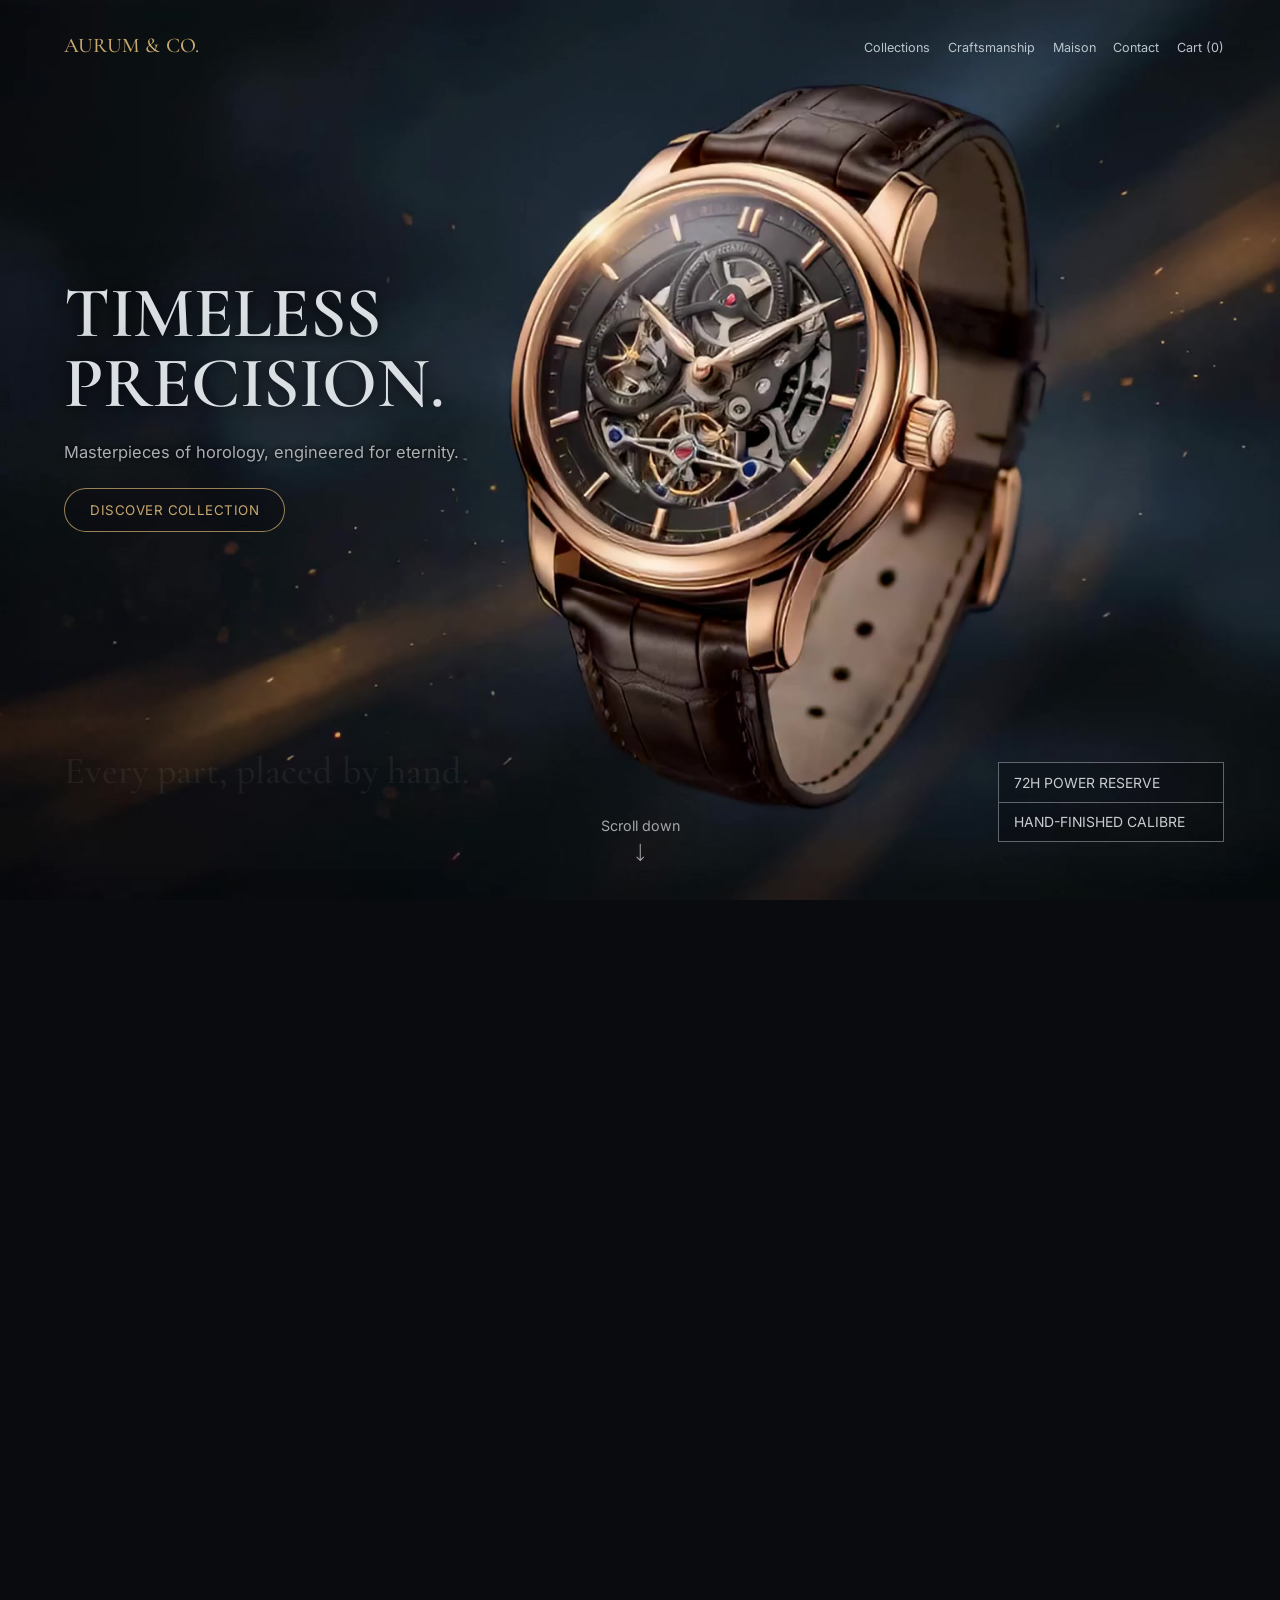
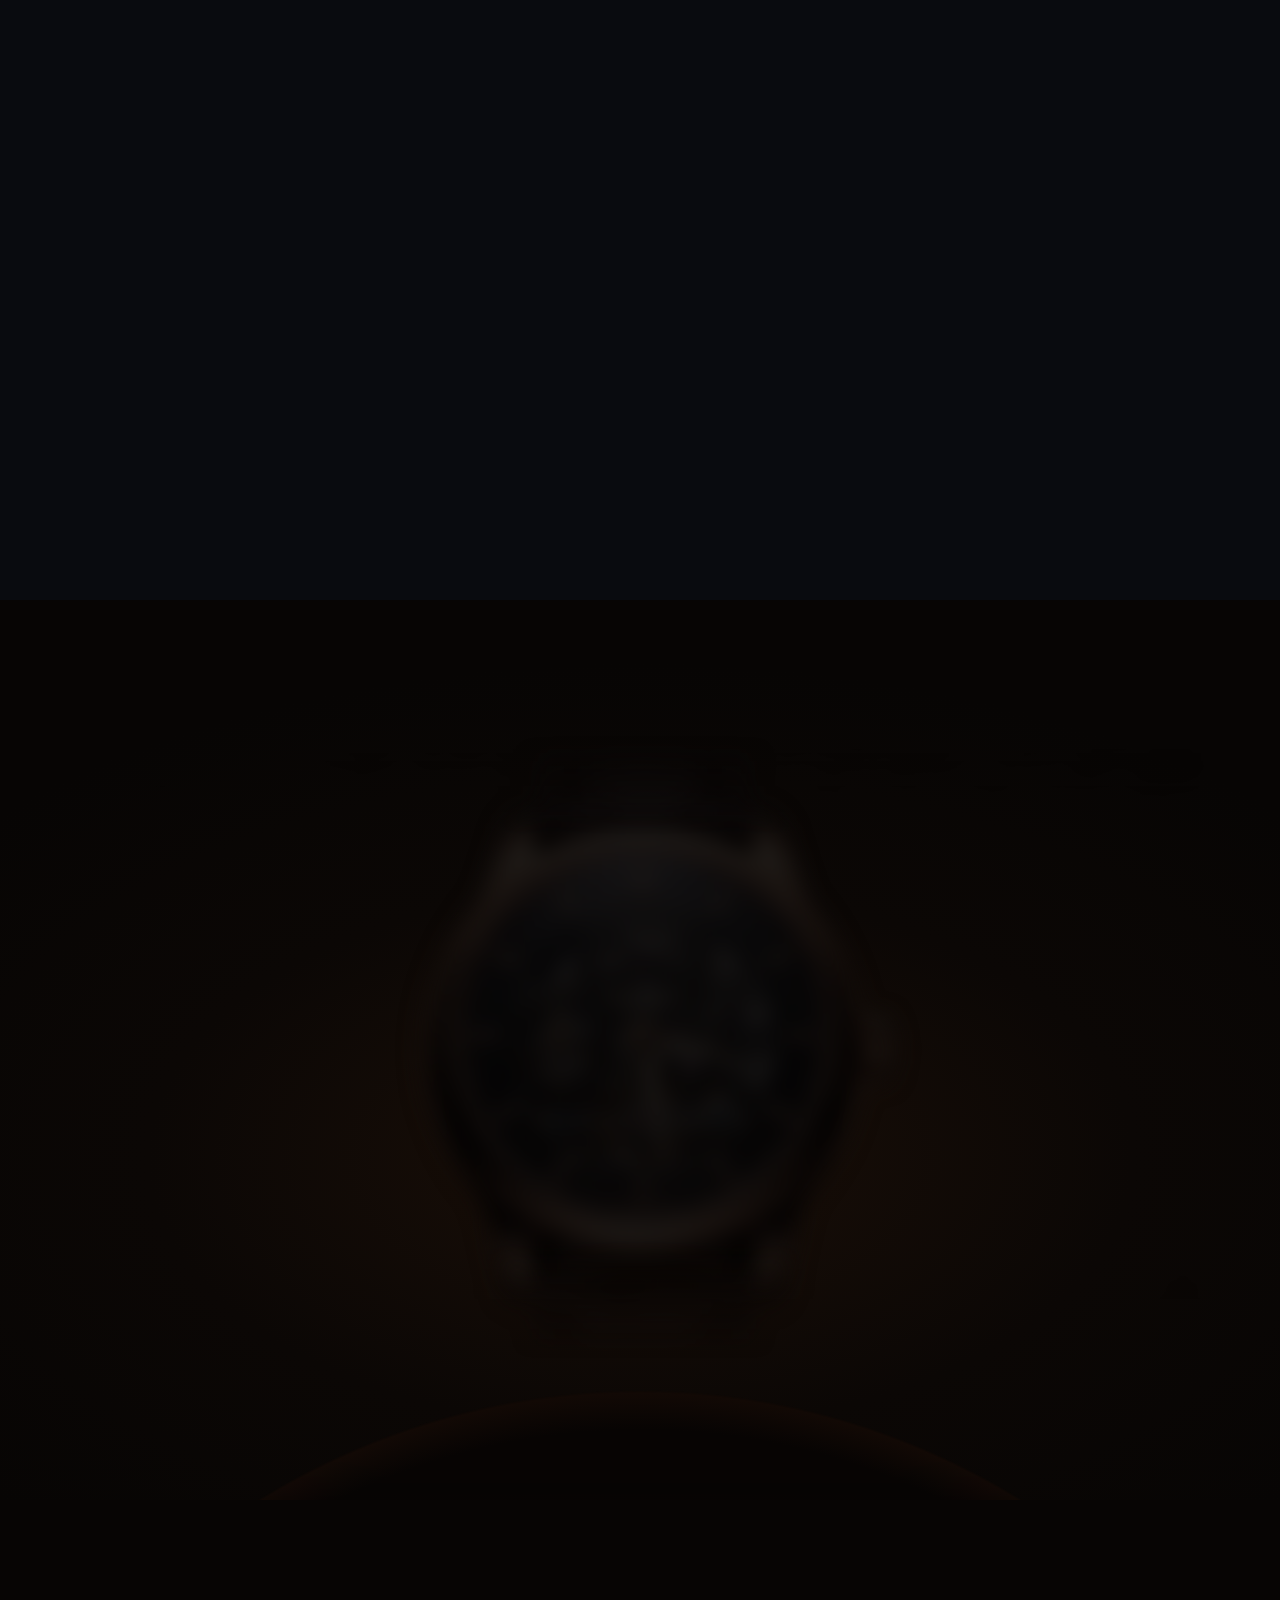
==== aurum/index.html @ 0d7be0b4 "Add AURUM & CO. landing in /aurum Co-Authored-By: Claude Opus 5.5 <noreply@anthropic.com> Claude-Ses" ====
<!doctype html>
<html lang="en">
<head>
<meta charset="utf-8">
<meta name="viewport" content="width=device-width, initial-scale=1">
<title>AURUM &amp; CO. — Timeless Precision</title>
<link rel="stylesheet" href="style.css">
</head>
<body>
  <div class="scrolly" id="scrolly">
    <main class="hero" id="hero">
      <video class="hero__film" id="film" muted playsinline preload="auto"
             poster="video/poster.jpg" data-desktop="video/film_desktop.mp4" data-mobile="video/film_mobile.mp4"></video>

      <div class="hero__static" id="static">
        <img class="hero__bg" src="assets/sfondo.jpg" alt="">
        <img class="hero__watch" src="assets/orologio.png" alt="Rose gold skeleton watch with brown alligator strap">
      </div>

      <div class="hero__scrim" id="scrim"></div>

      <header class="nav">
        <a class="nav__logo" href="#">AURUM &amp; CO.</a>
        <nav class="nav__menu">
          <a href="#" data-chapter="0">Collections</a>
          <a href="#" data-chapter="1">Craftsmanship</a>
          <a href="#" data-chapter="2">Maison</a>
          <a href="#" data-chapter="3">Contact</a>
          <a href="#">Cart (0)</a>
        </nav>
      </header>

      <div class="hero__ui" id="ui">
        <section class="intro">
          <h1 class="intro__title">TIMELESS<br>PRECISION.</h1>
          <p class="intro__sub">Masterpieces of horology, engineered for eternity.</p>
          <a class="intro__btn" href="#">DISCOVER COLLECTION</a>
        </section>

        <ul class="badges">
          <li>72H POWER RESERVE</li>
          <li>HAND-FINISHED CALIBRE</li>
        </ul>

        <a class="scroll" href="#">
          <span>Scroll down</span>
          <svg viewBox="0 0 12 24" aria-hidden="true"><path d="M6 1v21M1.5 17.5 6 22l4.5-4.5"/></svg>
        </a>
      </div>

      <div class="chapters">
        <p class="chapter" data-start="0.04" data-end="0.24">Beyond the surface lies the soul.</p>
        <p class="chapter" data-start="0.24" data-end="0.44">Time, laid bare.</p>
        <p class="chapter" data-start="0.44" data-end="0.62">Every part, placed by hand.</p>
        <p class="chapter" data-start="0.62" data-end="0.84">The heartbeat of eternity.</p>
      </div>
    </main>
  </div>

  <!-- fascia Collection: l'orologio emerge dal buio mentre sorge l'eclissi -->
  <section class="collection" id="next">
    <div class="col__pin">
      <div class="col__eclipse" aria-hidden="true"></div>
      <div class="col__halo" aria-hidden="true"></div>

      <div class="col__watch">
        <img class="col__img" src="assets/collection/orologio_frontale.webp" alt="AURUM I skeleton tourbillon in rose gold, front view">
        <video class="col__gears" autoplay muted loop playsinline aria-hidden="true">
          <source src="assets/collection/ingranaggi_loop.webm" type="video/webm">
          <source src="assets/collection/ingranaggi_loop.mp4" type="video/mp4">
        </video>
        <img class="col__hand col__hand--h" src="assets/collection/lancette/ore.webp" alt="">
        <img class="col__hand col__hand--m" src="assets/collection/lancette/minuti.webp" alt="">
        <img class="col__cap" src="assets/collection/lancette/perno.webp" alt="">
        <div class="col__light" aria-hidden="true"></div>
        <div class="col__sheen" aria-hidden="true"></div>
      </div>


      <ul class="col__specs">
        <li>TOURBILLON</li>
        <li>72H POWER RESERVE</li>
        <li>18K ROSE GOLD</li>
      </ul>

      <p class="col__name">AURUM I &mdash; SQUELETTE TOURBILLON</p>
      <div class="col__cta">
        <a href="#">VIEW THE COLLECTION <span aria-hidden="true">&rarr;</span></a>
        <span class="col__count">01 / 04</span>
      </div>
    </div>
  </section>
  <script src="script.js"></script>
</body>
</html>
---- aurum/style.css ----
@font-face {
  font-family: "Cormorant Garamond";
  src: url("fonts/CormorantGaramond.woff2") format("woff2");
  font-weight: 300 700;
}
@font-face {
  font-family: "Inter";
  src: url("fonts/Inter.woff2") format("woff2");
  font-weight: 100 900;
}

:root {
  /* unità tipografica: 1% dell'altezza, limitata dalla larghezza per finestre strette */
  --u: min(1vh, 0.573vw);
  --gold: #c8a96e;
  --title: #dadfe3;
  --menu: #bbc5cc;
  --sub: #abaeb2;
  --badge: #c9ccd0;
  --scroll: #a3a7aa;
  --dark: #090b0f;
}

* { margin: 0; padding: 0; box-sizing: border-box; }

html {
  overflow-x: clip;
  background: var(--dark);
}

body {
  background: var(--dark);
}

body {
  font-family: "Inter", "Helvetica Neue", Arial, sans-serif;
  -webkit-font-smoothing: antialiased;
}

a { color: inherit; text-decoration: none; }

.hero {
  position: relative;
  width: 100%;
  height: 100vh;
  min-height: 32rem;
  overflow: hidden;
}

.hero__bg {
  position: absolute;
  inset: 0;
  width: 100%;
  height: 100%;
  object-fit: cover;
}

.hero__watch {
  position: absolute;
  height: calc(var(--u) * 81);
  top: 9.2%;
  left: 41.7%;
  width: auto;
}

/* Header */
.nav {
  position: absolute;
  top: 3.7%;
  left: 5%;
  right: 4.4%;
  display: flex;
  justify-content: space-between;
  align-items: baseline;
}

.nav__logo {
  font-family: "Cormorant Garamond", Georgia, serif;
  font-weight: 500;
  font-size: calc(var(--u) * 2.85);
  letter-spacing: 0.01em;
  color: var(--gold);
}

.nav__menu {
  display: flex;
  gap: calc(var(--u) * 2.4);
  font-size: calc(var(--u) * 1.72);
  font-weight: 400;
  color: var(--menu);
}

/* Blocco testo */
.intro {
  position: absolute;
  left: 5%;
  top: 31%;
}

.intro__title {
  font-family: "Cormorant Garamond", Georgia, serif;
  font-weight: 600;
  font-size: calc(var(--u) * 9.8);
  line-height: 0.97;
  letter-spacing: -0.005em;
  color: var(--title);
}

.intro__sub {
  margin-top: calc(var(--u) * 3.2);
  font-size: calc(var(--u) * 2.24);
  font-weight: 400;
  color: var(--sub);
}

.intro__btn {
  display: inline-flex;
  align-items: center;
  justify-content: center;
  margin-top: calc(var(--u) * 3.6);
  width: calc(var(--u) * 30.2);
  height: calc(var(--u) * 6);
  border: 1px solid rgba(200, 169, 110, 0.75);
  border-radius: 999px;
  font-size: calc(var(--u) * 1.82);
  font-weight: 400;
  letter-spacing: 0.035em;
  color: var(--gold);
}

/* Box caratteristiche */
.badges {
  position: absolute;
  right: 4.4%;
  bottom: 6.4%;
  width: calc(var(--u) * 30.8);
  list-style: none;
  border: 1px solid rgba(200, 205, 210, 0.45);
  background: rgba(0, 0, 0, 0.25);
}

.badges li {
  display: flex;
  align-items: center;
  height: calc(var(--u) * 5.35);
  padding-left: calc(var(--u) * 2.1);
  font-size: calc(var(--u) * 1.9);
  font-weight: 400;
  color: var(--badge);
}

.badges li + li { border-top: 1px solid rgba(200, 205, 210, 0.45); }

/* Indicatore scroll */
.scroll {
  position: absolute;
  left: 50%;
  bottom: 4.2%;
  transform: translateX(-50%);
  display: flex;
  flex-direction: column;
  align-items: center;
  gap: calc(var(--u) * 1.2);
  font-size: calc(var(--u) * 1.95);
  font-weight: 400;
  color: var(--scroll);
}

.scroll svg {
  width: calc(var(--u) * 1.3);
  height: calc(var(--u) * 2.6);
  fill: none;
  stroke: var(--scroll);
  stroke-width: 1.3;
}

/* Film guidato dallo scroll */
.scrolly {
  position: relative;
  height: 600vh;
}

.scrolly .hero {
  position: sticky;
  top: 0;
}

.hero__film {
  position: absolute;
  inset: 0;
  width: 100%;
  height: 100%;
  object-fit: cover;
  background: var(--dark);
  transform-origin: 46% 45%;
  will-change: transform, filter;
}

/* fascia successiva alla hero */
.band {
  position: relative;
  min-height: 100vh;
  background: var(--dark);
}

.hero__static {
  position: absolute;
  inset: 0;
  display: none;
}
.reduced .hero__static { display: block; }

/* velo scuro per leggere testi e menu sopra il film */
.hero__scrim {
  position: absolute;
  inset: 0;
  opacity: 0;
  pointer-events: none;
  background:
    linear-gradient(to bottom, rgba(9, 11, 15, 0.7) 0%, rgba(9, 11, 15, 0) 16%),
    radial-gradient(ellipse 80% 70% at 0% 100%, rgba(9, 11, 15, 0.92) 0%, rgba(9, 11, 15, 0.7) 40%, rgba(9, 11, 15, 0) 100%);
}

.nav__menu a { transition: color 0.4s ease; }
.nav__menu a.is-active { color: var(--gold); }

/* Frasi che accompagnano la scomposizione */
.chapter {
  position: absolute;
  left: 5%;
  bottom: 14%;
  max-width: calc(var(--u) * 90);
  font-family: "Cormorant Garamond", Georgia, serif;
  font-weight: 500;
  font-size: calc(var(--u) * 5.2);
  line-height: 1.05;
  color: var(--title);
  opacity: 0;
  pointer-events: none;
  text-shadow: 0 0 1.2em rgba(9, 11, 15, 0.9), 0 0 0.3em rgba(9, 11, 15, 0.8);
}

/* bagliore dorato all'ingresso della frase, poi si spegne */
.chapter.is-lit { animation: glow 2.4s ease-out; }
@keyframes glow {
  0%   { text-shadow: 0 0 1.2em rgba(9, 11, 15, 0.9), 0 0 0.3em rgba(9, 11, 15, 0.8); }
  35%  { color: #f3e3c3; text-shadow: 0 0 0.35em rgba(214, 180, 116, 0.8), 0 0 1.2em rgba(200, 169, 110, 0.45), 0 0 0.3em rgba(9, 11, 15, 0.8); }
  100% { text-shadow: 0 0 1.2em rgba(9, 11, 15, 0.9), 0 0 0.3em rgba(9, 11, 15, 0.8); }
}

/* prefers-reduced-motion: hero statica e sezioni in sequenza */
.reduced .scrolly { height: auto; }
.reduced .scrolly .hero { position: relative; }
.reduced .hero__film { display: none; }
.reduced .band { display: none; }
.reduced .chapters {
  background: var(--dark);
  padding: 12vh 5% 16vh;
  display: grid;
  gap: 10vh;
}
.reduced .chapter {
  position: static;
  opacity: 1;
  pointer-events: auto;
}

/* titolo e CTA restano sopra il film: ombra scura per staccarli dai pezzi in movimento */
.intro__title, .intro__sub { text-shadow: 0 0 0.6em rgba(9, 11, 15, 0.85), 0 0 0.2em rgba(9, 11, 15, 0.7); }
.intro__btn { background: rgba(9, 11, 15, 0.35); }

/* Hover: CTA piena oro con testo bianco, voci menu in oro */
.intro__btn { transition: background-color 0.35s ease, border-color 0.35s ease, color 0.35s ease; }
.intro__btn:hover, .intro__btn:focus-visible { background: var(--gold); border-color: var(--gold); color: #fff; }
.nav__menu a:hover, .nav__menu a:focus-visible { color: var(--gold); }

/* ---------- Fascia Collection ---------- */
.collection {
  position: relative;
  height: 220vh;
  background: #070504;
}

.col__pin {
  position: sticky;
  top: 0;
  height: 100vh;
  min-height: 32rem;
  overflow: hidden;
  background: radial-gradient(ellipse 70% 55% at 50% 62%, #1a0f08 0%, #0b0705 55%, #070504 100%);
  --p: 0;      /* avanzamento dell'eclissi, 0..1 */
  --sheen: 0;  /* passaggio della luce sul vetro, 0..1 */
}

/* eclissi: un disco scuro con il bordo acceso da dietro, che sfuma verso il basso */
.col__eclipse {
  position: absolute;
  left: 50%;
  top: calc(43% - 22.5vh);
  width: 205vh;
  aspect-ratio: 1;
  transform: translate(-50%, calc((1 - var(--p)) * 45vh));
  background: radial-gradient(circle closest-side, #070403 0%, #070403 74%, #120905 78%);
  -webkit-mask-image: radial-gradient(circle closest-side, #000 78%, transparent 78.3%), linear-gradient(to bottom, #000 0%, #000 14%, transparent 40%);
  mask-image: radial-gradient(circle closest-side, #000 78%, transparent 78.3%), linear-gradient(to bottom, #000 0%, #000 14%, transparent 40%);
  -webkit-mask-composite: source-in;
  mask-composite: intersect;
}
.col__halo {
  position: absolute;
  left: 50%;
  top: calc(43% - 22.5vh);
  width: 205vh;
  aspect-ratio: 1;
  transform: translate(-50%, calc((1 - var(--p)) * 45vh));
  opacity: var(--p);
  background: radial-gradient(circle closest-side,
    rgba(150, 66, 24, 0) 60%,
    rgba(150, 66, 24, 0.18) 74%,
    rgba(255, 210, 150, 0.9) 77.9%,
    rgba(255, 238, 210, 1) 78.15%,
    rgba(248, 168, 92, 0.6) 79%,
    rgba(222, 124, 54, 0.28) 81.5%,
    rgba(180, 90, 36, 0.1) 87%,
    rgba(150, 70, 30, 0) 100%);
  -webkit-mask-image: linear-gradient(to bottom, #000 0%, #000 12%, transparent 38%);
  mask-image: linear-gradient(to bottom, #000 0%, #000 12%, transparent 38%);
  pointer-events: none;
}

.col__watch {
  position: absolute;
  left: 50%;
  top: 50%;
  height: min(66vh, 140vw);
  aspect-ratio: 2752 / 1536;
  transform: translate(-50%, -50%) scale(calc(1.06 - 0.06 * var(--p)));
  filter: brightness(calc(0.12 + 0.88 * var(--p))) blur(calc((1 - var(--p)) * 10px));
  -webkit-mask-image: linear-gradient(to bottom, transparent 0%, #000 16%, #000 80%, transparent 99%);
  mask-image: linear-gradient(to bottom, transparent 0%, #000 16%, #000 80%, transparent 99%);
}

.col__img {
  position: absolute;
  inset: 0;
  width: 100%;
  height: 100%;
}

/* lancette ritagliate dalla foto: ogni livello è un quadrato centrato sul perno */
.col__hand, .col__cap {
  position: absolute;
  left: 34.593%;
  top: 19.596%;
  width: 31.25%;
  height: 55.99%;
  transform-origin: 50% 50%;
}
.col__hand { filter: drop-shadow(0 0.35vh 0.45vh rgba(0, 0, 0, 0.55)); will-change: transform; }

/* luce calda dell'eclissi sulla cassa, e un unico riflesso che attraversa il vetro */
.col__light, .col__sheen {
  position: absolute;
  inset: 0;
  pointer-events: none;
  -webkit-mask: url("assets/collection/orologio_frontale.webp") center / 100% 100% no-repeat;
  mask: url("assets/collection/orologio_frontale.webp") center / 100% 100% no-repeat;
}
.col__light {
  background: linear-gradient(to top, rgba(255, 150, 70, 0.55) 0%, rgba(255, 150, 70, 0) 55%);
  mix-blend-mode: soft-light;
  opacity: var(--p);
}
.col__sheen {
  background: linear-gradient(112deg, transparent 0%, transparent 42%, rgba(255, 232, 196, 0.85) 50%, transparent 58%, transparent 100%);
  background-size: 300% 100%;
  background-position: calc(100% - var(--sheen) * 100%) 0;
  mix-blend-mode: soft-light;
  opacity: calc(sin(var(--sheen) * 3.1416));
}

.col__word {
  position: absolute;
  left: 50%;
  top: 17%;
  transform: translateX(-50%);
  margin-right: -0.36em;
  font-weight: 200;
  font-size: calc(var(--u) * 10.5);
  letter-spacing: 0.36em;
  color: transparent;
  -webkit-text-stroke: 1px rgba(226, 196, 150, 0.42);
  white-space: nowrap;
  opacity: calc(var(--p) * 0.9);
  pointer-events: none;
}

.col__specs {
  position: absolute;
  top: 0;
  left: 0;
  right: 0;
  display: grid;
  grid-template-columns: repeat(3, 1fr);
  list-style: none;
  border-bottom: 1px solid rgba(200, 169, 110, 0.14);
  background: rgba(7, 5, 4, 0.55);
}
.col__specs li {
  display: flex;
  align-items: center;
  justify-content: center;
  height: calc(var(--u) * 11);
  font-size: calc(var(--u) * 1.15);
  letter-spacing: 0.3em;
  color: rgba(200, 169, 110, 0.85);
}
.col__specs li + li { border-left: 1px solid rgba(200, 169, 110, 0.14); }

.col__name, .col__cta {
  position: absolute;
  bottom: 9%;
  font-size: calc(var(--u) * 1.2);
  letter-spacing: 0.28em;
  color: var(--title);
}
.col__name { left: 5%; }
.col__cta {
  right: 5%;
  display: flex;
  flex-direction: column;
  align-items: flex-end;
  gap: calc(var(--u) * 2);
}
.col__cta a {
  padding-bottom: calc(var(--u) * 1.2);
  border-bottom: 1px solid rgba(218, 223, 227, 0.4);
  transition: color 0.35s ease, border-color 0.35s ease;
}
.col__cta a:hover, .col__cta a:focus-visible { color: var(--gold); border-color: var(--gold); }
.col__count { color: var(--scroll); }

.col__specs, .col__name, .col__cta {
  opacity: clamp(0, (var(--p) - 0.7) * 4, 1);
  transform: translateY(calc((1 - clamp(0, (var(--p) - 0.7) * 4, 1)) * 1.5vh));
}
.col__specs { transform: none; }

@media (max-aspect-ratio: 1/1) {
  .col__watch { height: min(66vh, 105vw); }
  .col__eclipse, .col__halo { width: 190vw; top: calc(43% - 20vw); }
  .col__word { font-size: 8vw; top: 20%; letter-spacing: 0.24em; margin-right: -0.24em; }
  .col__name, .col__cta { font-size: 2.6vw; letter-spacing: 0.22em; }
  .col__name { left: 5%; right: 5%; bottom: 15%; text-align: center; }
  .col__cta { left: 0; right: 0; bottom: 6%; align-items: center; }
  .col__specs li { height: 9vh; font-size: 2.3vw; letter-spacing: 0.16em; text-align: center; padding: 0 1vw; }
}

.reduced .collection { height: auto; }
.reduced .col__pin { position: relative; }
.reduced .col__pin { --p: 1; }

/* ingranaggi in movimento: il video copre solo il quadrante, cassa e cinturino restano la foto nitida */
.col__gears {
  position: absolute;
  inset: 0;
  width: 100%;
  height: 100%;
  object-fit: fill;
  pointer-events: none;
  -webkit-mask-image: radial-gradient(ellipse 15.2% 27.2% at 50.2% 47.6%, #000 88%, transparent 100%);
  mask-image: radial-gradient(ellipse 15.2% 27.2% at 50.2% 47.6%, #000 88%, transparent 100%);
}
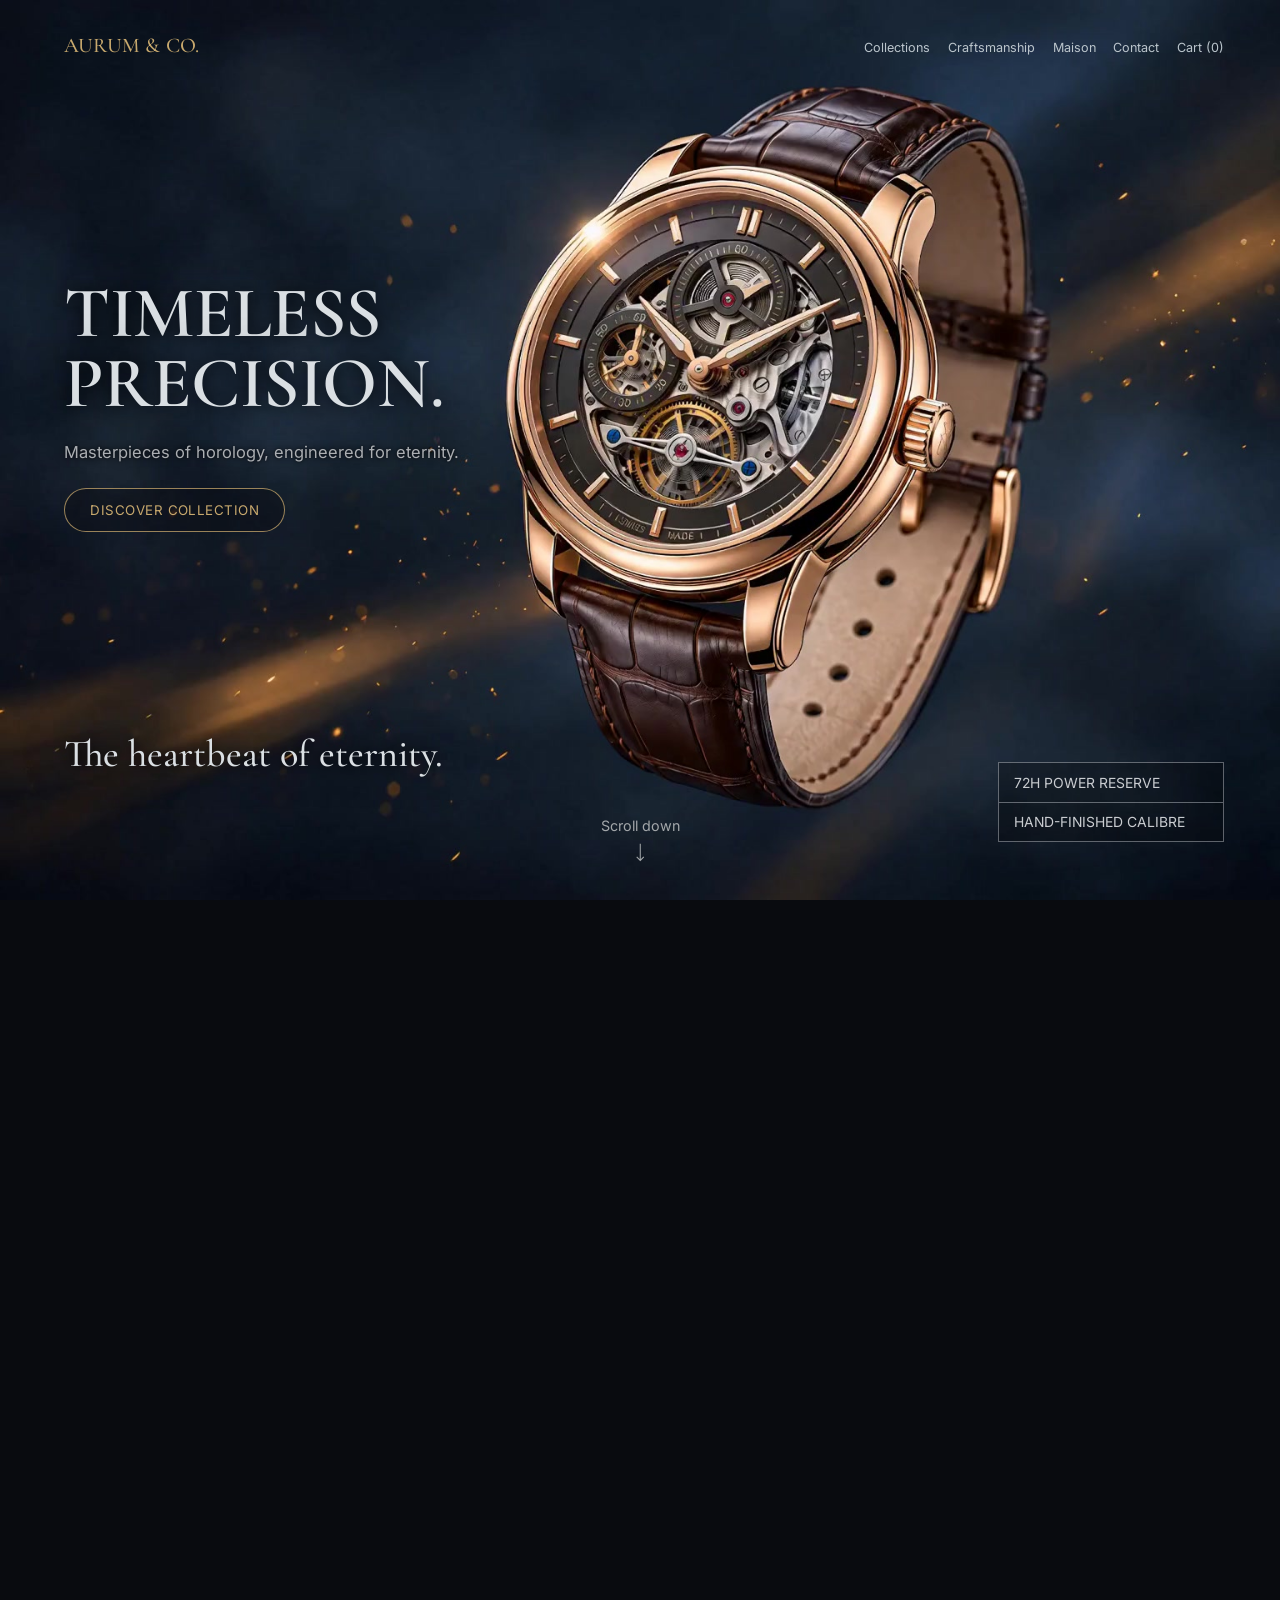
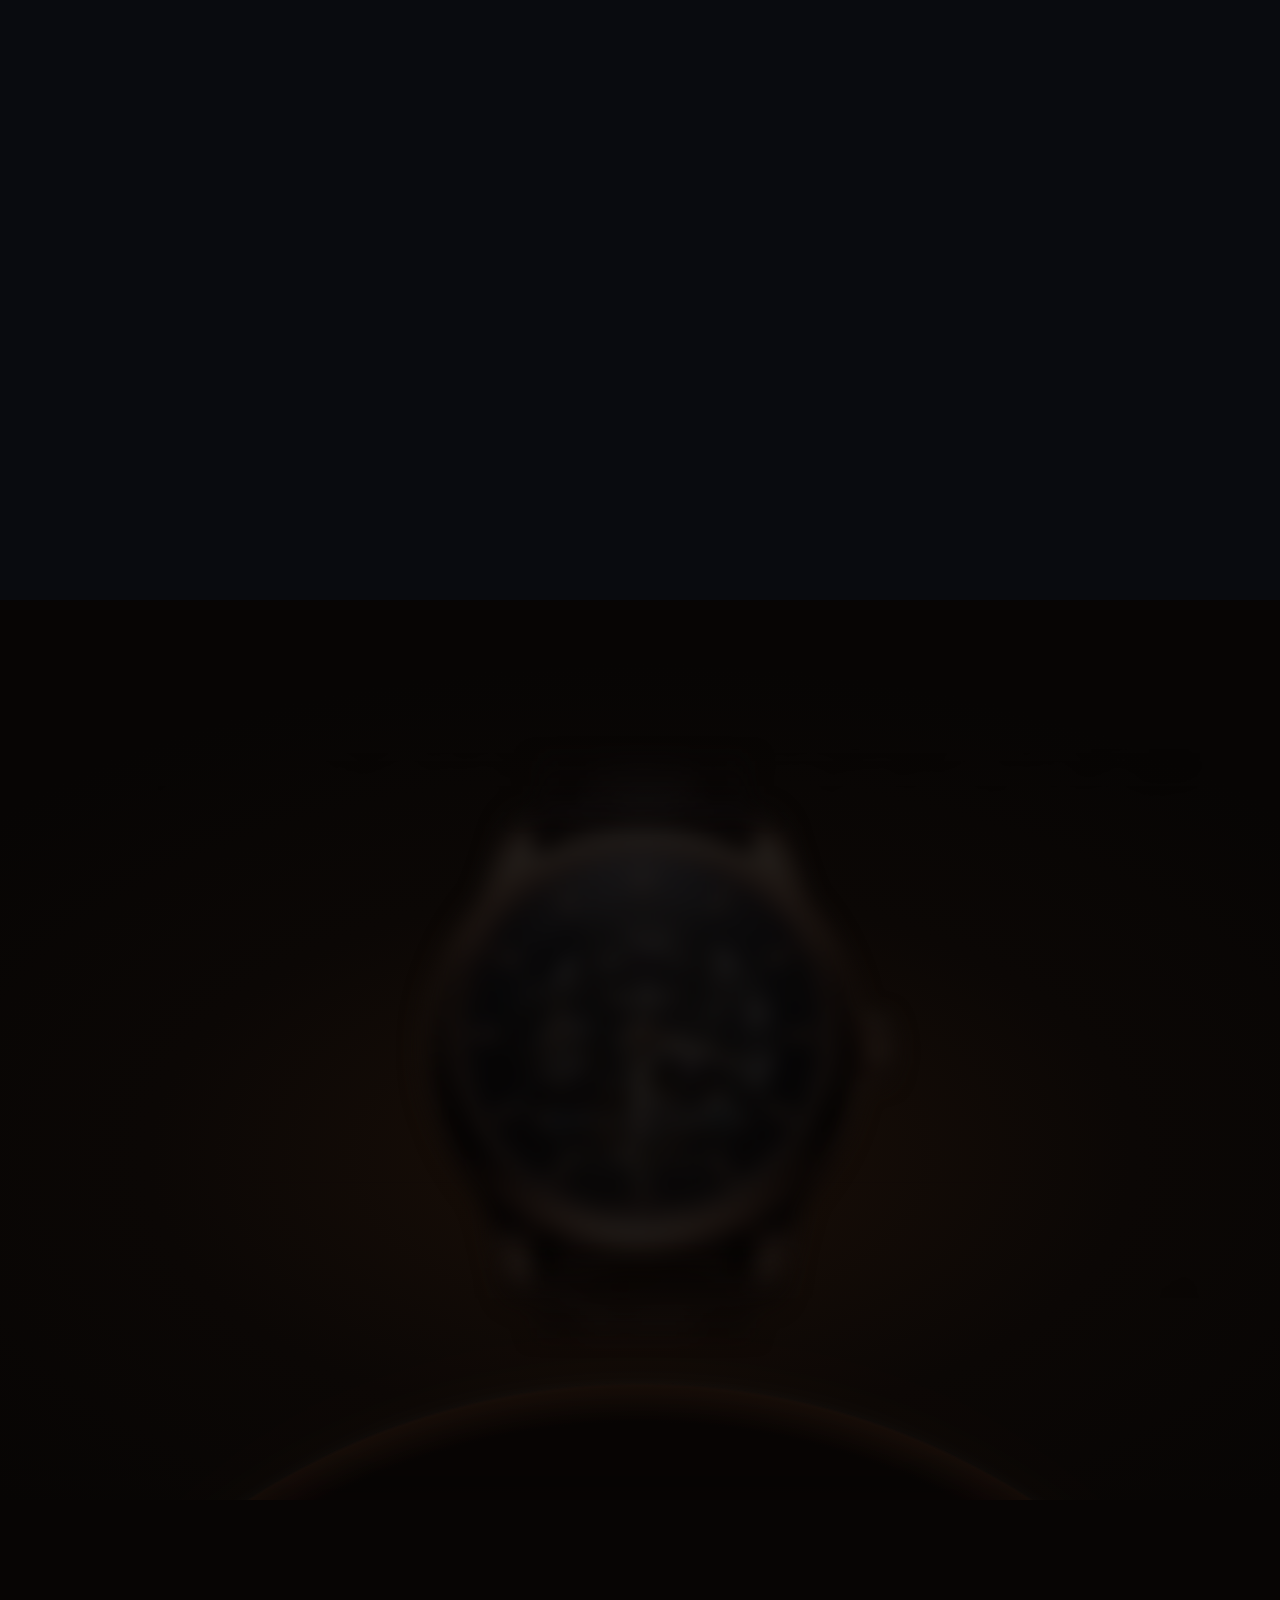
==== commit e8f941d2: "AURUM: sharper exploded-view hero film (2K source) and HD static hero Co-Authored-By: Claude Opus 5." ====
--- a/aurum/index.html
+++ b/aurum/index.html
@@ -13,8 +13,7 @@
              poster="video/poster.jpg" data-desktop="video/film_desktop.mp4" data-mobile="video/film_mobile.mp4"></video>
 
       <div class="hero__static" id="static">
-        <img class="hero__bg" src="assets/sfondo.jpg" alt="">
-        <img class="hero__watch" src="assets/orologio.png" alt="Rose gold skeleton watch with brown alligator strap">
+        <img class="hero__bg" src="assets/hero_hd.jpg" alt="Rose gold skeleton watch with brown alligator strap">
       </div>
 
       <div class="hero__scrim" id="scrim"></div>
@@ -49,10 +48,10 @@
       </div>
 
       <div class="chapters">
-        <p class="chapter" data-start="0.04" data-end="0.24">Beyond the surface lies the soul.</p>
-        <p class="chapter" data-start="0.24" data-end="0.44">Time, laid bare.</p>
-        <p class="chapter" data-start="0.44" data-end="0.62">Every part, placed by hand.</p>
-        <p class="chapter" data-start="0.62" data-end="0.84">The heartbeat of eternity.</p>
+        <p class="chapter" data-start="0.04" data-end="0.26">Beyond the surface lies the soul.</p>
+        <p class="chapter" data-start="0.26" data-end="0.44">Time, laid bare.</p>
+        <p class="chapter" data-start="0.44" data-end="0.58">Every part, placed by hand.</p>
+        <p class="chapter" data-start="0.58" data-end="0.84">The heartbeat of eternity.</p>
       </div>
     </main>
   </div>
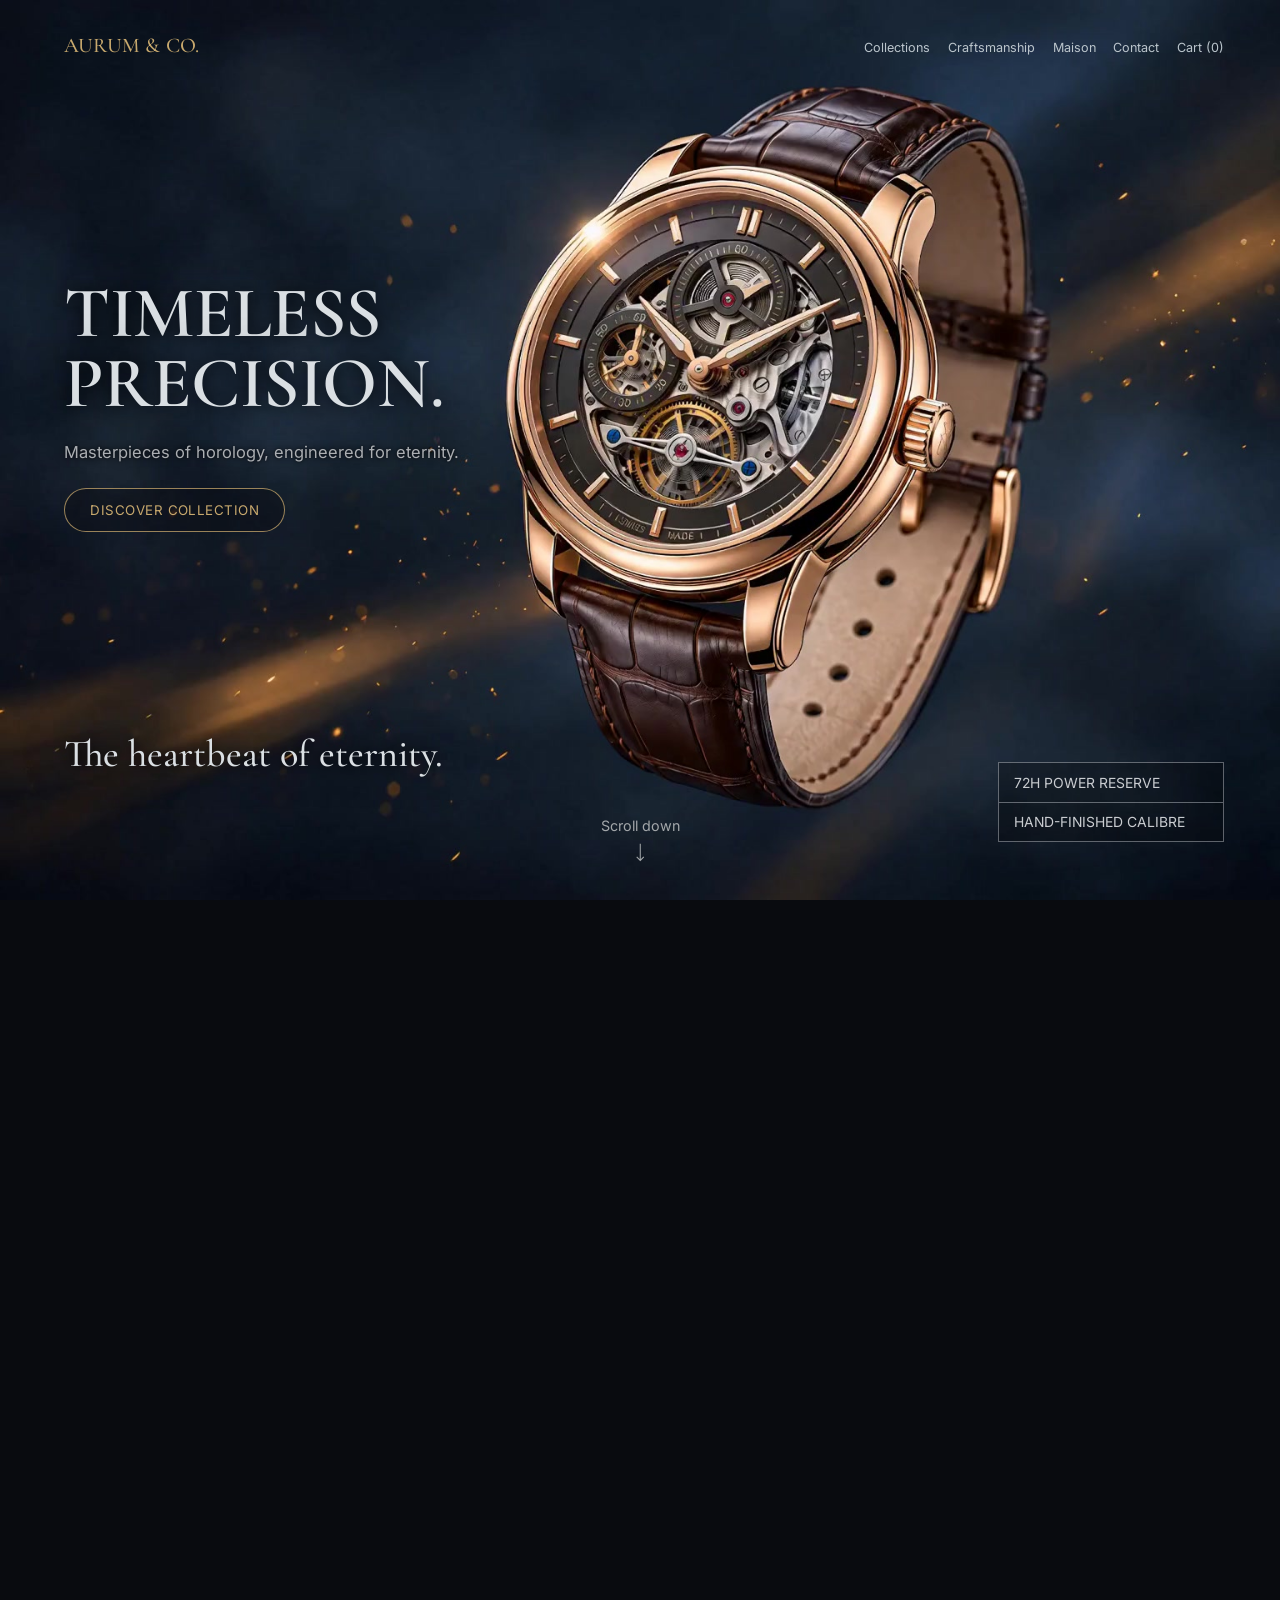
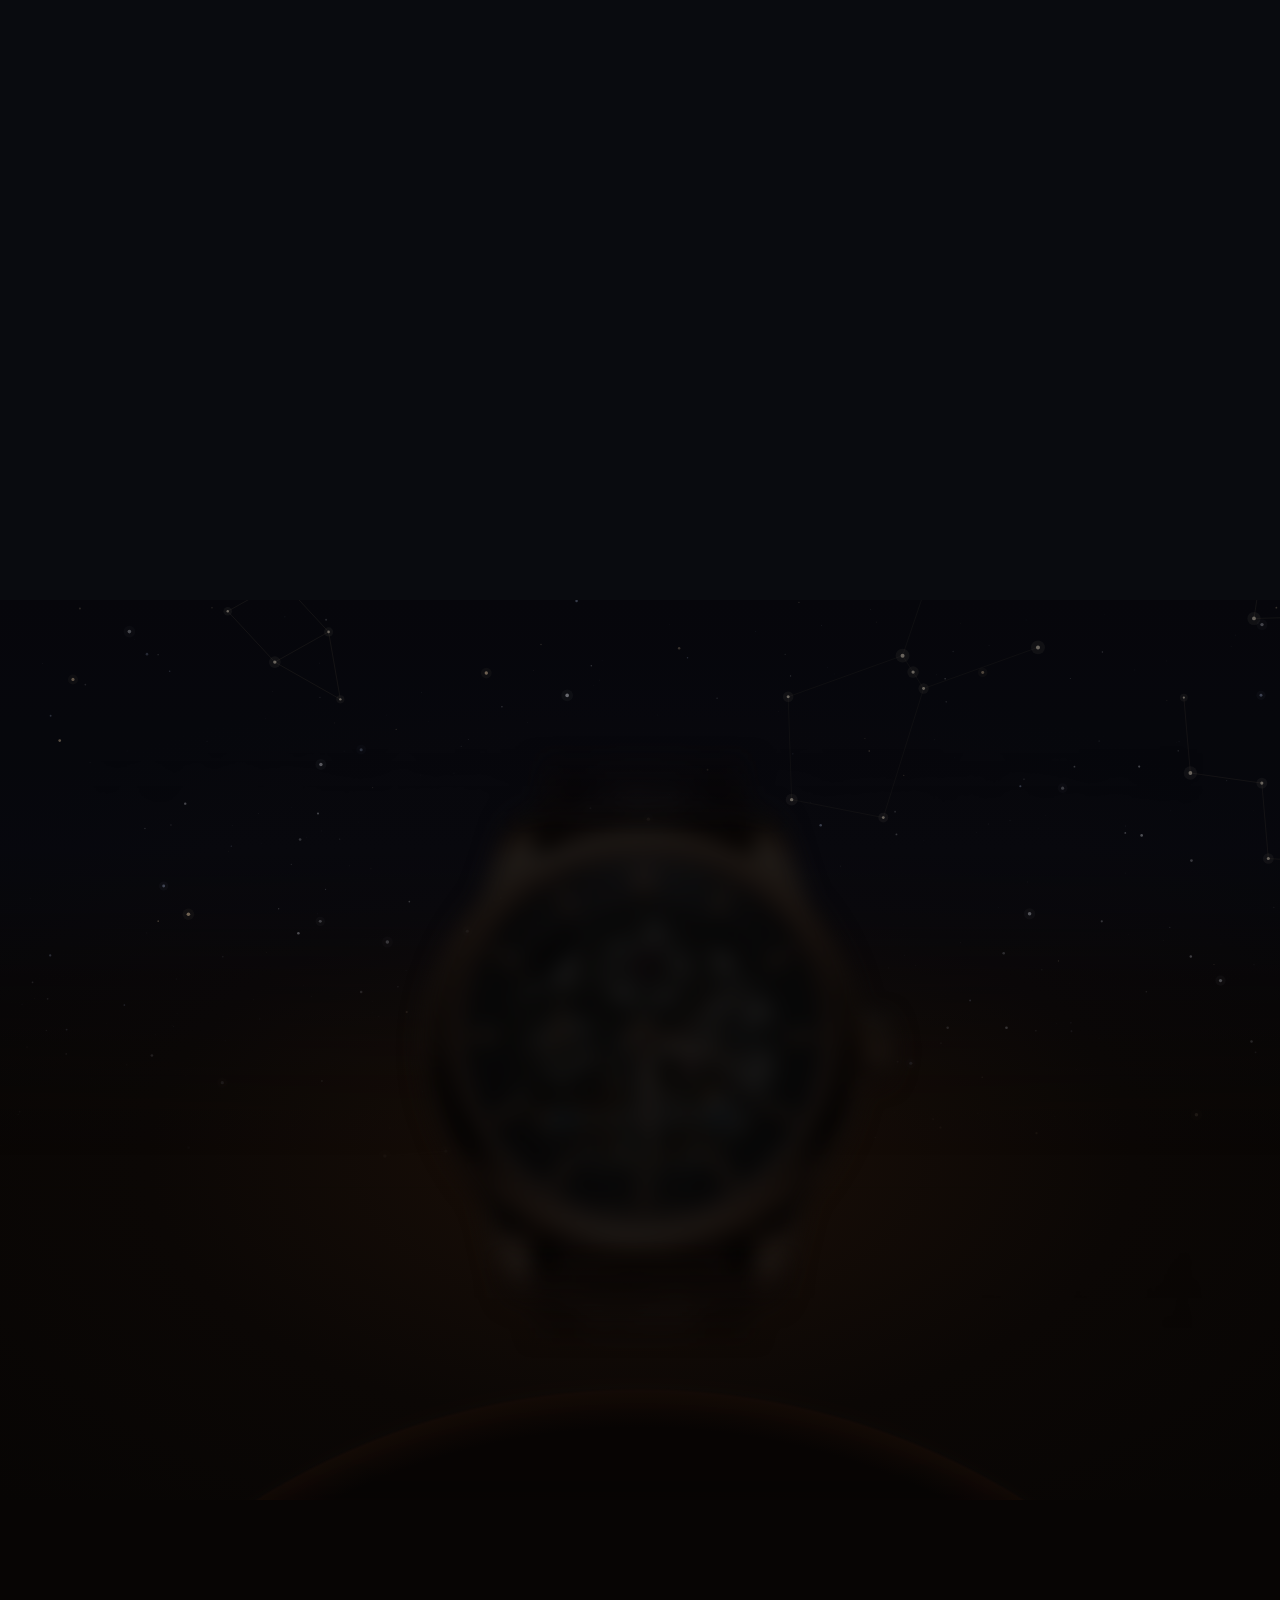
==== commit 049e87f0: "AURUM: HD front watch and mechanism loop in Collection, rotating starry sky behind the eclipse, cach" ====
--- a/aurum/index.html
+++ b/aurum/index.html
@@ -4,7 +4,7 @@
 <meta charset="utf-8">
 <meta name="viewport" content="width=device-width, initial-scale=1">
 <title>AURUM &amp; CO. — Timeless Precision</title>
-<link rel="stylesheet" href="style.css">
+<link rel="stylesheet" href="style.css?v=20261106b">
 </head>
 <body>
   <div class="scrolly" id="scrolly">
@@ -59,14 +59,15 @@
   <!-- fascia Collection: l'orologio emerge dal buio mentre sorge l'eclissi -->
   <section class="collection" id="next">
     <div class="col__pin">
+      <canvas class="col__sky" aria-hidden="true"></canvas>
       <div class="col__eclipse" aria-hidden="true"></div>
       <div class="col__halo" aria-hidden="true"></div>
 
       <div class="col__watch">
-        <img class="col__img" src="assets/collection/orologio_frontale.webp" alt="AURUM I skeleton tourbillon in rose gold, front view">
+        <img class="col__img" src="assets/collection/hd/orologio_frontale_hd.webp" alt="AURUM I skeleton tourbillon in rose gold, front view">
         <video class="col__gears" autoplay muted loop playsinline aria-hidden="true">
-          <source src="assets/collection/ingranaggi_loop.webm" type="video/webm">
-          <source src="assets/collection/ingranaggi_loop.mp4" type="video/mp4">
+          <source src="assets/collection/hd/ingranaggi_loop_hd.webm" type="video/webm">
+          <source src="assets/collection/hd/ingranaggi_loop_hd.mp4" type="video/mp4">
         </video>
         <img class="col__hand col__hand--h" src="assets/collection/lancette/ore.webp" alt="">
         <img class="col__hand col__hand--m" src="assets/collection/lancette/minuti.webp" alt="">
@@ -89,6 +90,7 @@
       </div>
     </div>
   </section>
-  <script src="script.js"></script>
+  <script src="script.js?v=20261106b"></script>
+  <script src="sky.js?v=20261106b"></script>
 </body>
 </html>
--- a/aurum/style.css
+++ b/aurum/style.css
@@ -271,8 +271,25 @@
 
 /* Hover: CTA piena oro con testo bianco, voci menu in oro */
 .intro__btn { transition: background-color 0.35s ease, border-color 0.35s ease, color 0.35s ease; }
-.intro__btn:hover, .intro__btn:focus-visible { background: var(--gold); border-color: var(--gold); color: #fff; }
+/* testo scuro sull'oro: contrasto 8.8:1 (il bianco era 2.2:1, sotto la soglia WCAG AA di 4.5:1) */
+.intro__btn:hover, .intro__btn:focus-visible { background: var(--gold); border-color: var(--gold); color: var(--dark); }
 .nav__menu a:hover, .nav__menu a:focus-visible { color: var(--gold); }
+/* sottolineato dorato che si allarga da sinistra all'hover sulle voci del menu */
+.nav__menu a { position: relative; }
+.nav__menu a::after {
+  content: "";
+  position: absolute;
+  left: 0;
+  right: 0;
+  bottom: -0.35em;
+  height: 1px;
+  background: var(--gold);
+  transform: scaleX(0);
+  transform-origin: left;
+  transition: transform 0.35s ease;
+}
+.nav__menu a:hover::after, .nav__menu a:focus-visible::after { transform: scaleX(1); }
+@media (prefers-reduced-motion: reduce) { .nav__menu a::after { transition: none; } }
 
 /* ---------- Fascia Collection ---------- */
 .collection {
@@ -290,6 +307,19 @@
   background: radial-gradient(ellipse 70% 55% at 50% 62%, #1a0f08 0%, #0b0705 55%, #070504 100%);
   --p: 0;      /* avanzamento dell'eclissi, 0..1 */
   --sheen: 0;  /* passaggio della luce sul vetro, 0..1 */
+}
+
+/* cielo notturno nella parte alta: blu quasi nero, stelle e costellazioni (sky.js) */
+.col__sky {
+  position: absolute;
+  inset: 0;
+  width: 100%;
+  height: 100%;
+  background: linear-gradient(to bottom, #050915 0%, #070b18 28%, rgba(8, 10, 20, 0.6) 46%, rgba(8, 10, 20, 0) 66%);
+  -webkit-mask-image: linear-gradient(to bottom, #000 0%, #000 34%, transparent 64%);
+  mask-image: linear-gradient(to bottom, #000 0%, #000 34%, transparent 64%);
+  opacity: calc(0.45 + 0.55 * var(--p));
+  pointer-events: none;
 }
 
 /* eclissi: un disco scuro con il bordo acceso da dietro, che sfuma verso il basso */
@@ -333,7 +363,7 @@
   left: 50%;
   top: 50%;
   height: min(66vh, 140vw);
-  aspect-ratio: 2752 / 1536;
+  aspect-ratio: 3840 / 2143;
   transform: translate(-50%, -50%) scale(calc(1.06 - 0.06 * var(--p)));
   filter: brightness(calc(0.12 + 0.88 * var(--p))) blur(calc((1 - var(--p)) * 10px));
   -webkit-mask-image: linear-gradient(to bottom, transparent 0%, #000 16%, #000 80%, transparent 99%);
@@ -363,8 +393,8 @@
   position: absolute;
   inset: 0;
   pointer-events: none;
-  -webkit-mask: url("assets/collection/orologio_frontale.webp") center / 100% 100% no-repeat;
-  mask: url("assets/collection/orologio_frontale.webp") center / 100% 100% no-repeat;
+  -webkit-mask: url("assets/collection/hd/orologio_frontale_hd.webp") center / 100% 100% no-repeat;
+  mask: url("assets/collection/hd/orologio_frontale_hd.webp") center / 100% 100% no-repeat;
 }
 .col__light {
   background: linear-gradient(to top, rgba(255, 150, 70, 0.55) 0%, rgba(255, 150, 70, 0) 55%);
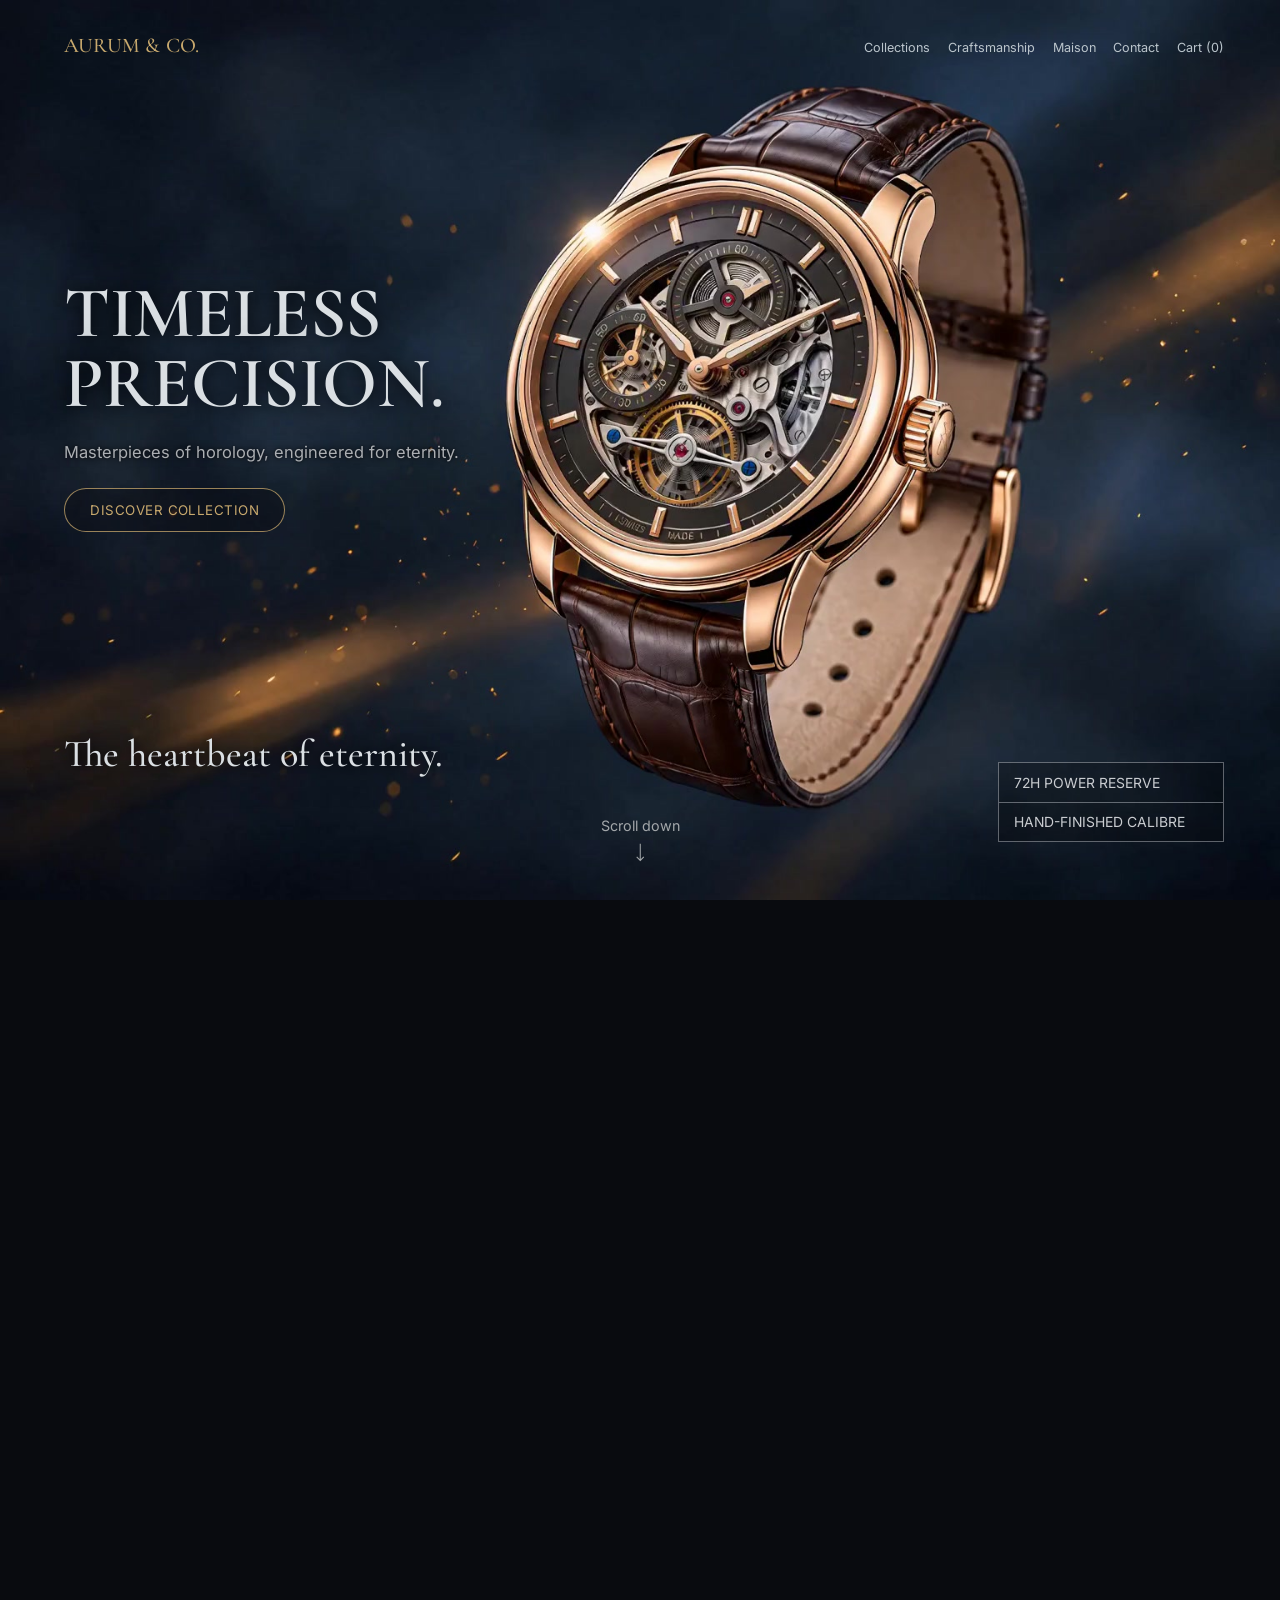
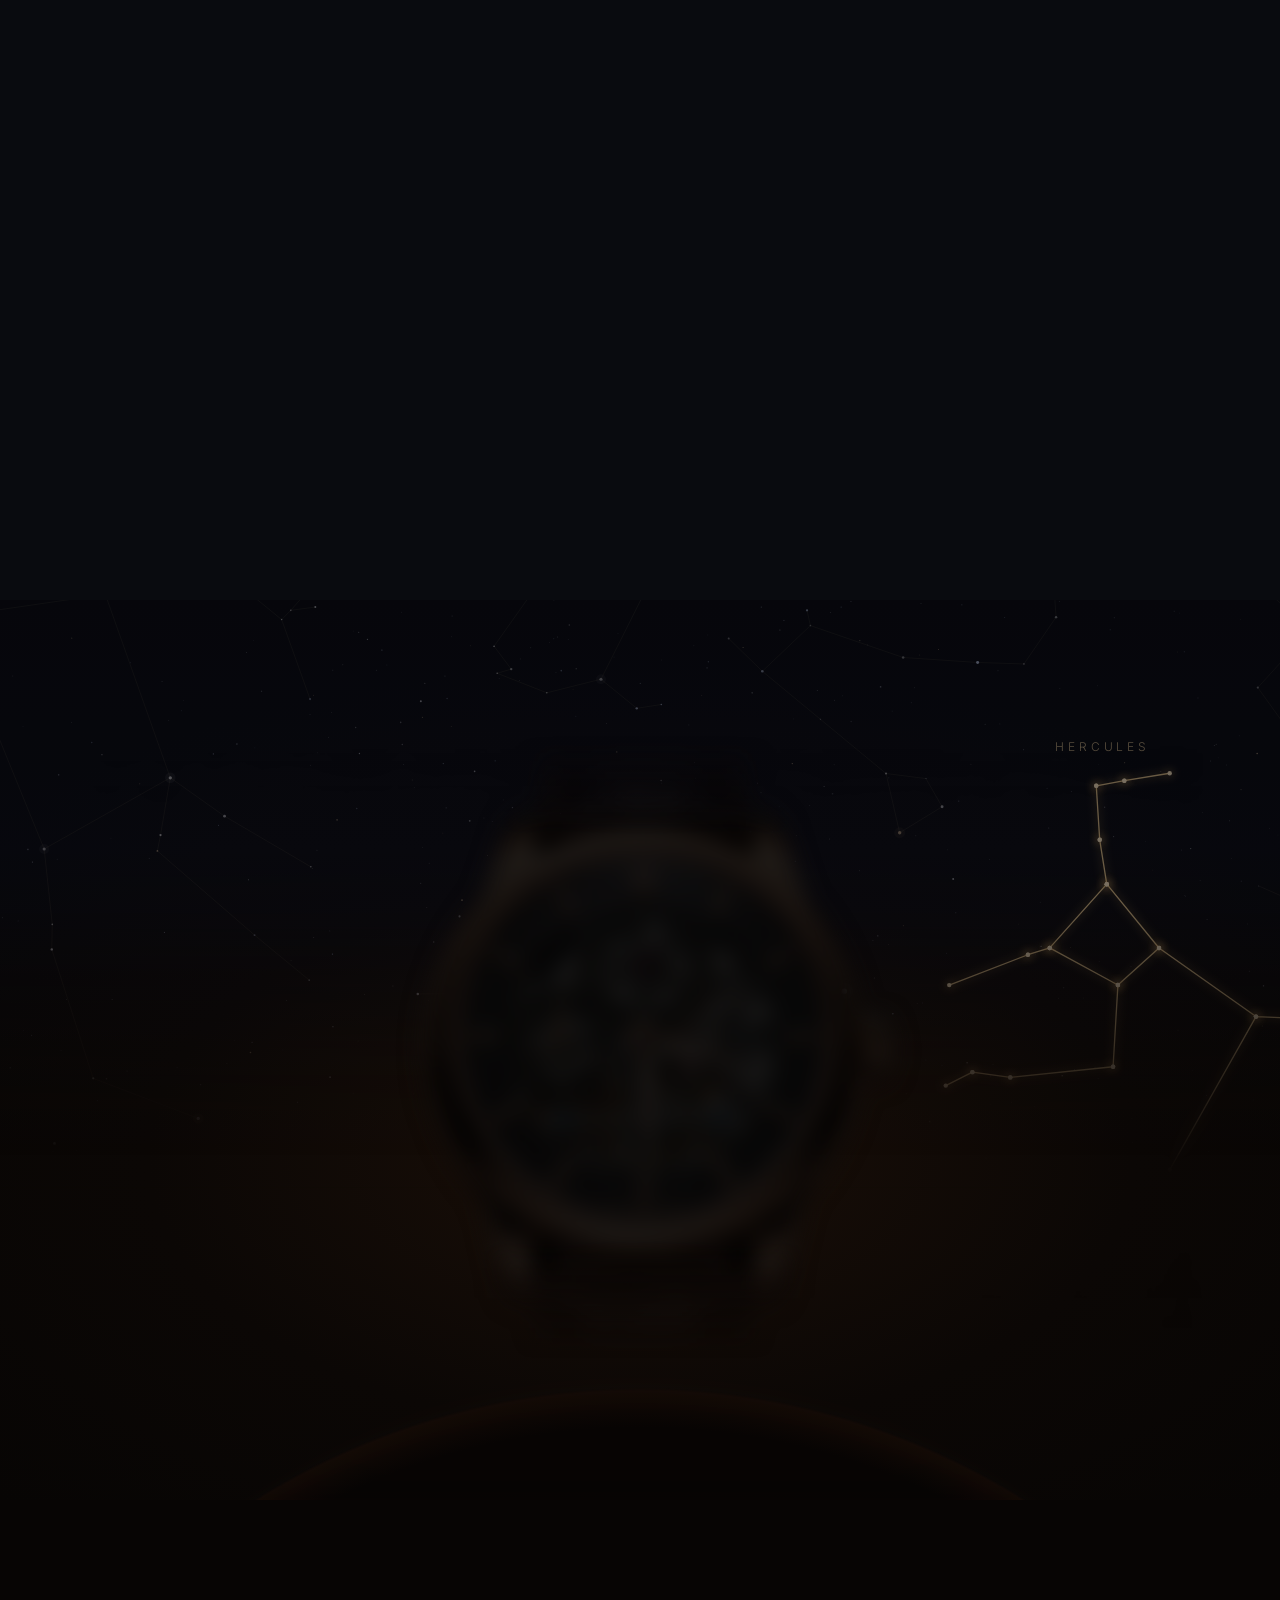
==== commit 345932a0: "AURUM: real stars and constellations in the Collection sky, lit one at a time with their names Co-Au" ====
--- a/aurum/index.html
+++ b/aurum/index.html
@@ -4,7 +4,7 @@
 <meta charset="utf-8">
 <meta name="viewport" content="width=device-width, initial-scale=1">
 <title>AURUM &amp; CO. — Timeless Precision</title>
-<link rel="stylesheet" href="style.css?v=20261106b">
+<link rel="stylesheet" href="style.css?v=20261106d">
 </head>
 <body>
   <div class="scrolly" id="scrolly">
@@ -90,7 +90,8 @@
       </div>
     </div>
   </section>
-  <script src="script.js?v=20261106b"></script>
-  <script src="sky.js?v=20261106b"></script>
+  <script src="script.js?v=20261106d"></script>
+  <script src="sky-data.js?v=20261106d"></script>
+  <script src="sky.js?v=20261106d"></script>
 </body>
 </html>
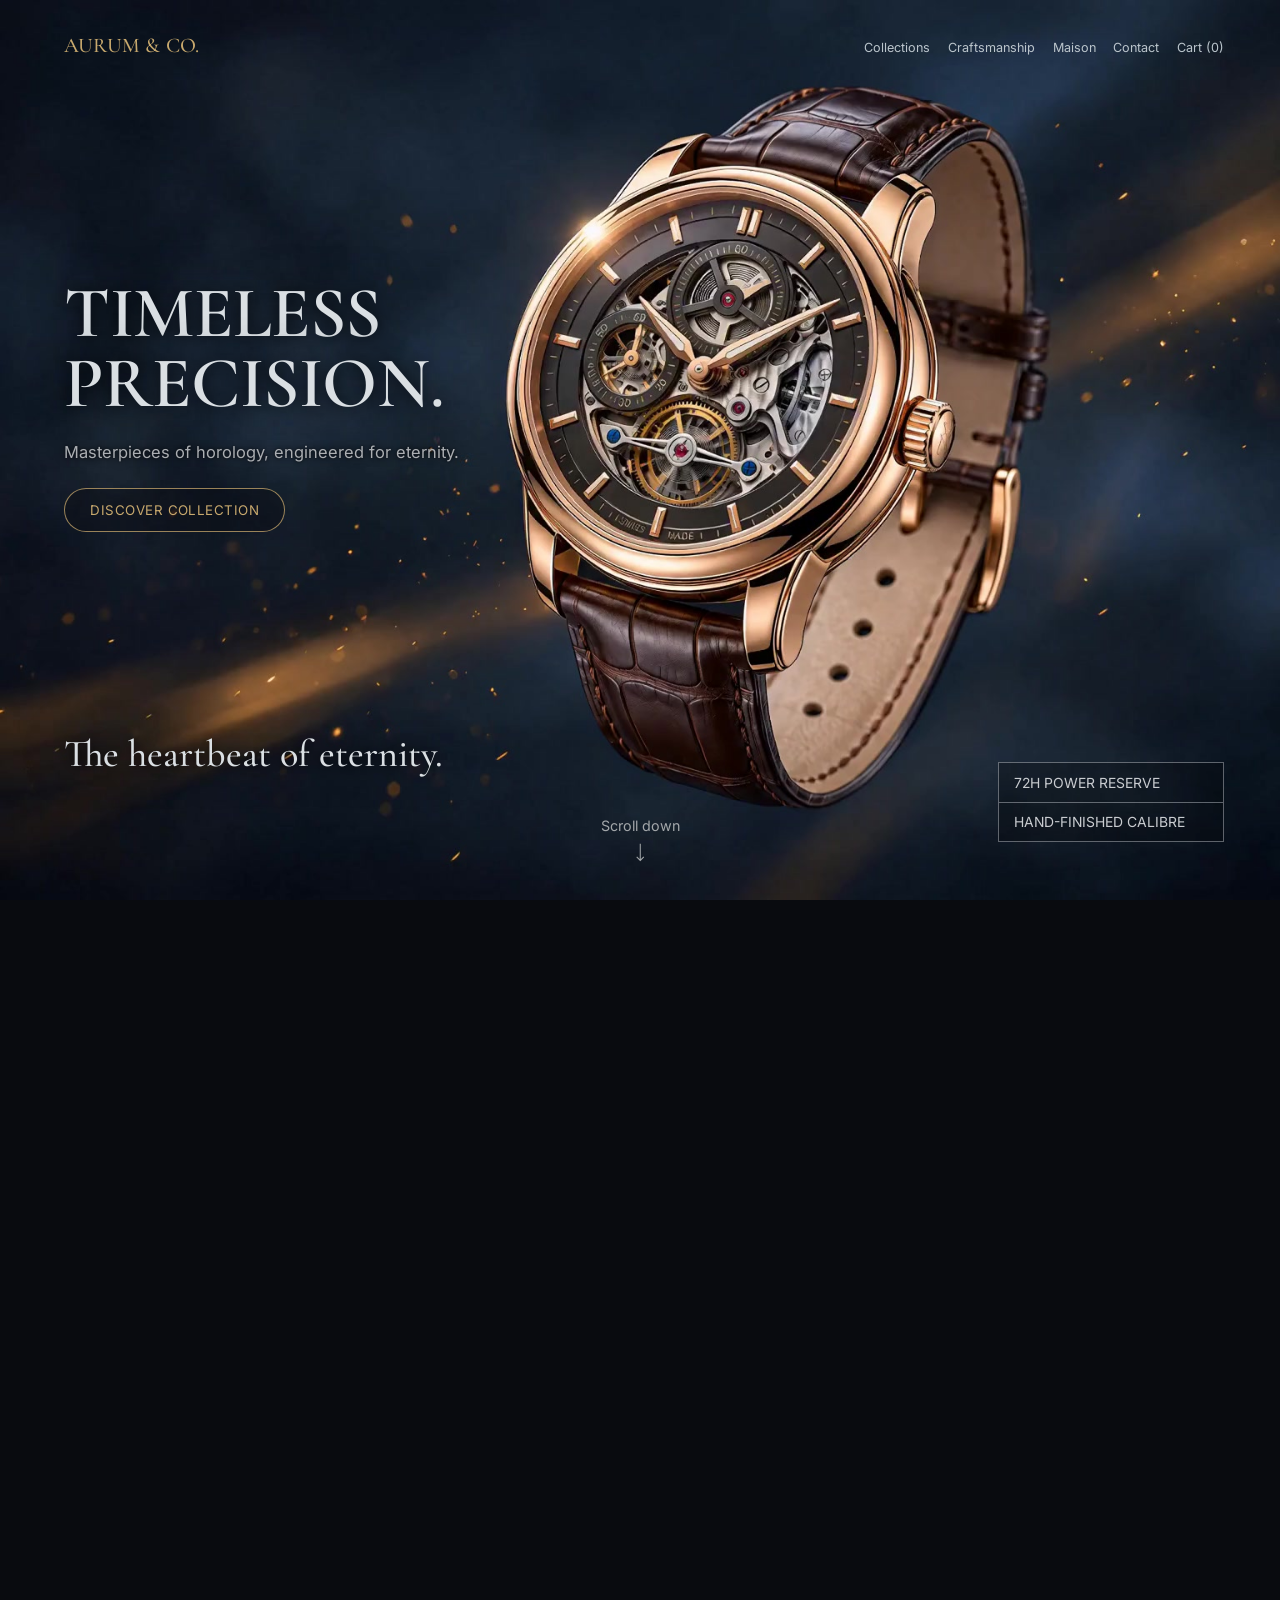
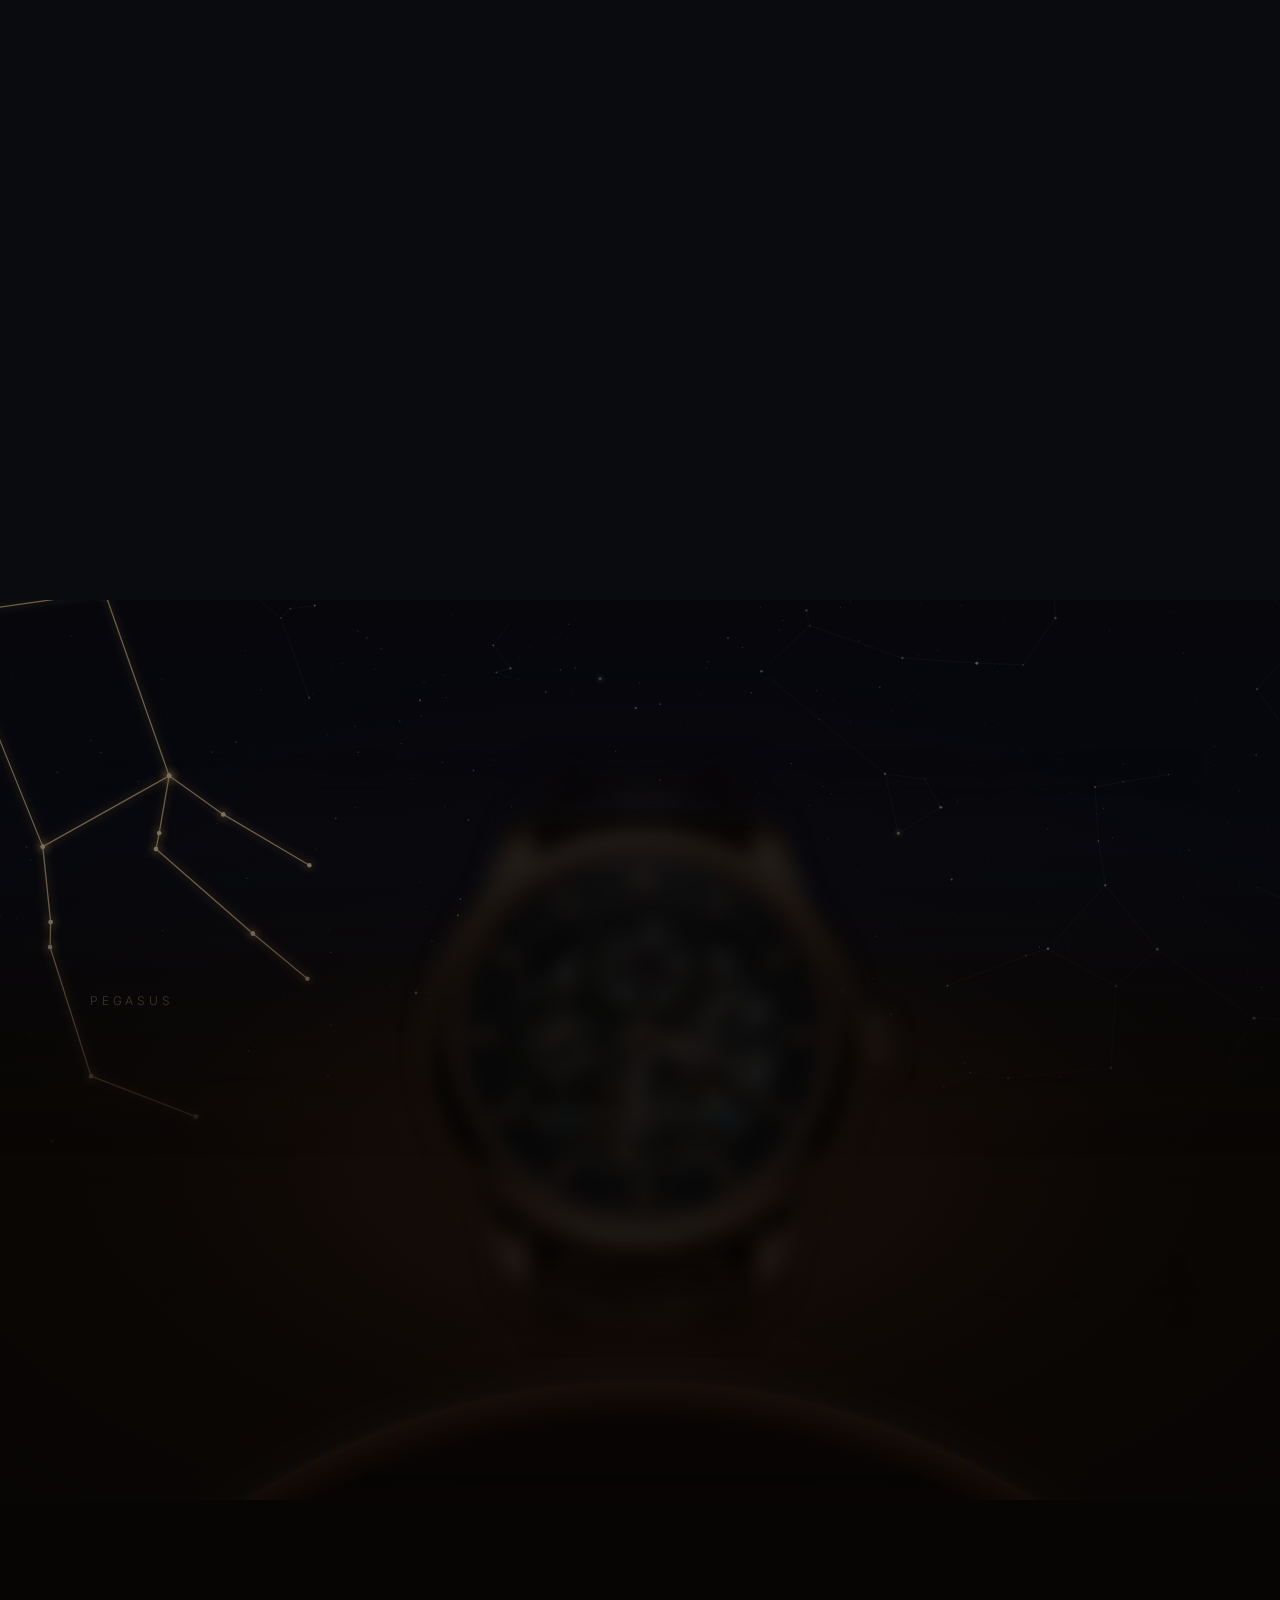
==== commit 0ae4583e: "AURUM: smoother reverse scroll (one video seek at a time), constellations kept clear of the watch st" ====
--- a/aurum/index.html
+++ b/aurum/index.html
@@ -4,7 +4,7 @@
 <meta charset="utf-8">
 <meta name="viewport" content="width=device-width, initial-scale=1">
 <title>AURUM &amp; CO. — Timeless Precision</title>
-<link rel="stylesheet" href="style.css?v=20261106d">
+<link rel="stylesheet" href="style.css?v=20261106e">
 </head>
 <body>
   <div class="scrolly" id="scrolly">
@@ -90,8 +90,8 @@
       </div>
     </div>
   </section>
-  <script src="script.js?v=20261106d"></script>
-  <script src="sky-data.js?v=20261106d"></script>
-  <script src="sky.js?v=20261106d"></script>
+  <script src="script.js?v=20261106e"></script>
+  <script src="sky-data.js?v=20261106e"></script>
+  <script src="sky.js?v=20261106e"></script>
 </body>
 </html>
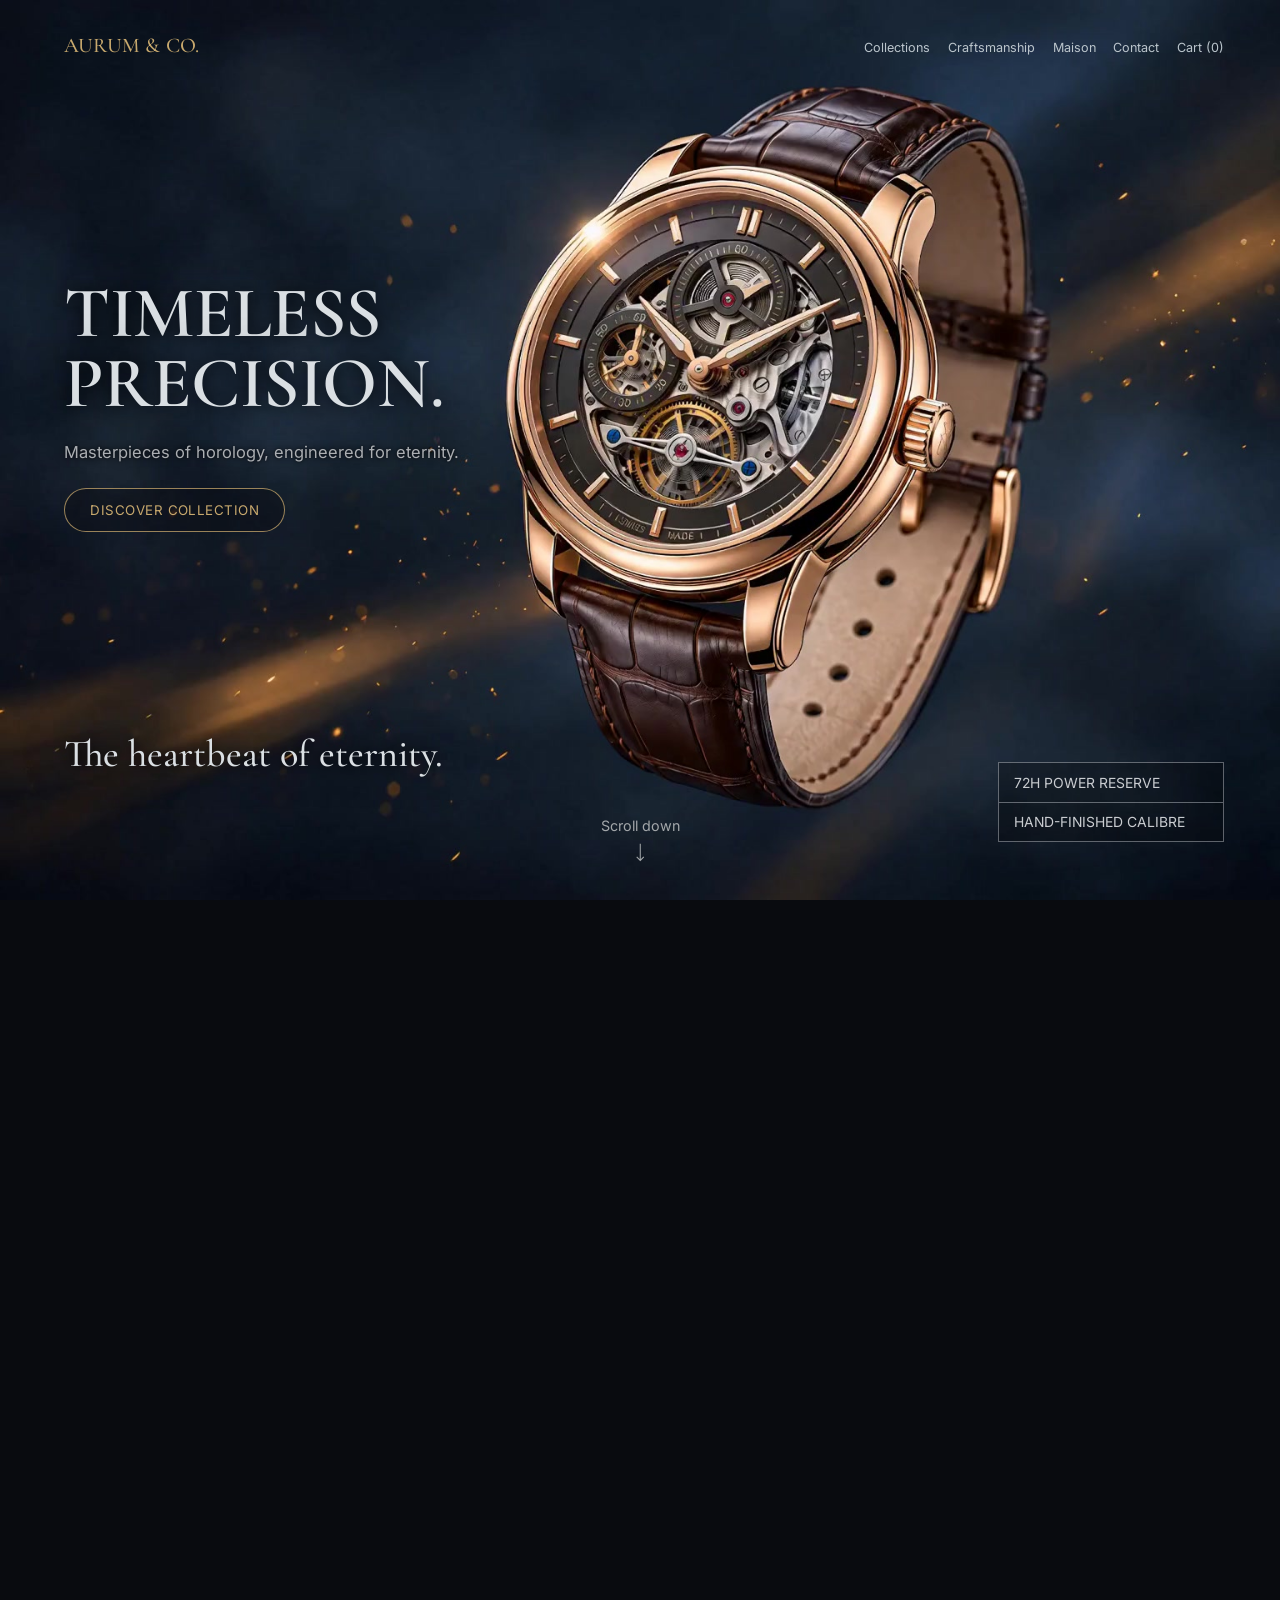
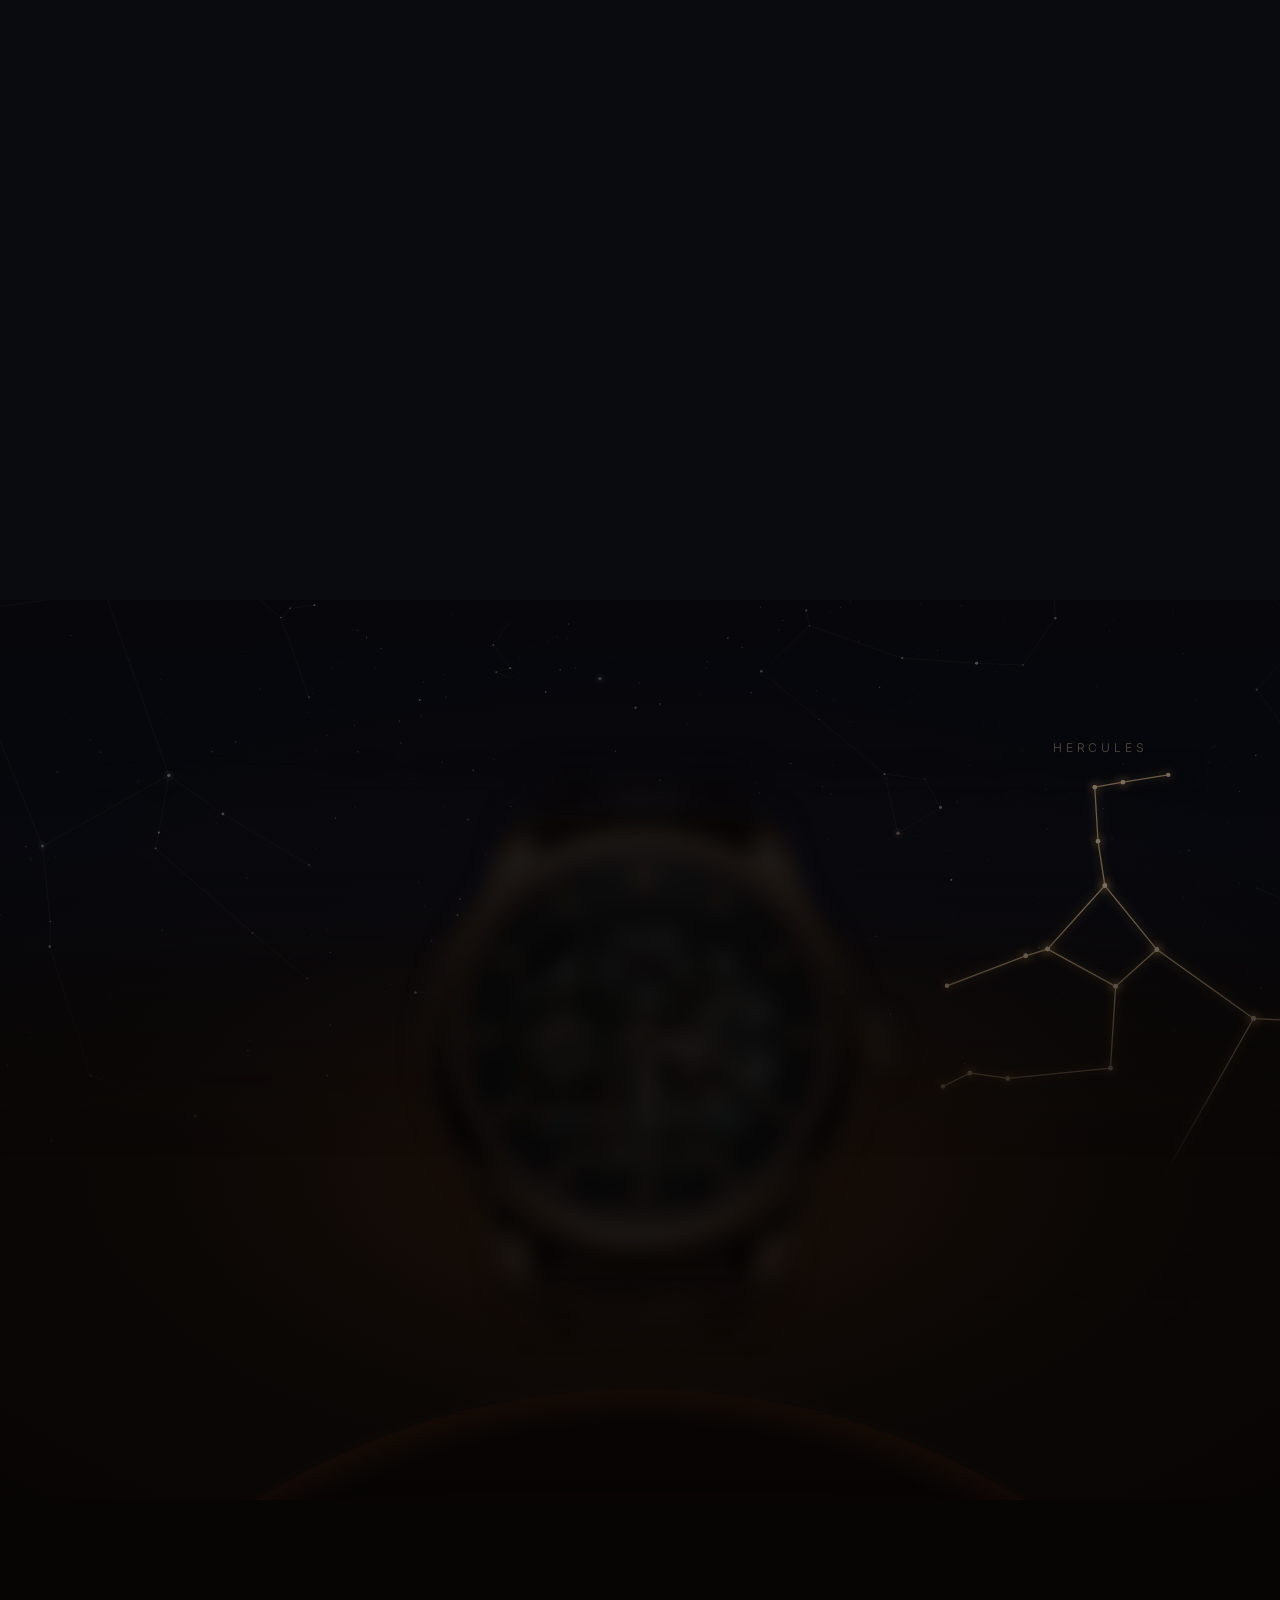
==== commit 0e32f4fe: "AURUM: show the gear loop only once the front watch is sharp, to avoid jitter while it scales Co-Aut" ====
--- a/aurum/index.html
+++ b/aurum/index.html
@@ -4,7 +4,7 @@
 <meta charset="utf-8">
 <meta name="viewport" content="width=device-width, initial-scale=1">
 <title>AURUM &amp; CO. — Timeless Precision</title>
-<link rel="stylesheet" href="style.css?v=20261106e">
+<link rel="stylesheet" href="style.css?v=20261106f">
 </head>
 <body>
   <div class="scrolly" id="scrolly">
@@ -90,8 +90,8 @@
       </div>
     </div>
   </section>
-  <script src="script.js?v=20261106e"></script>
-  <script src="sky-data.js?v=20261106e"></script>
-  <script src="sky.js?v=20261106e"></script>
+  <script src="script.js?v=20261106f"></script>
+  <script src="sky-data.js?v=20261106f"></script>
+  <script src="sky.js?v=20261106f"></script>
 </body>
 </html>
--- a/aurum/style.css
+++ b/aurum/style.css
@@ -500,4 +500,10 @@
   pointer-events: none;
   -webkit-mask-image: radial-gradient(ellipse 15.2% 27.2% at 50.2% 47.6%, #000 88%, transparent 100%);
   mask-image: radial-gradient(ellipse 15.2% 27.2% at 50.2% 47.6%, #000 88%, transparent 100%);
-}
+  /* durante zoom e messa a fuoco si vede la foto ferma: il video, ridimensionato a ogni fotogramma,
+     veniva riallineato al pixel in modo diverso dalla foto e il meccanismo sembrava vibrare */
+  opacity: 0;
+  transition: opacity 0.35s ease;
+}
+.col__gears.is-live { opacity: 1; transition: opacity 0.9s ease; }
+.reduced .col__gears { opacity: 1; }
